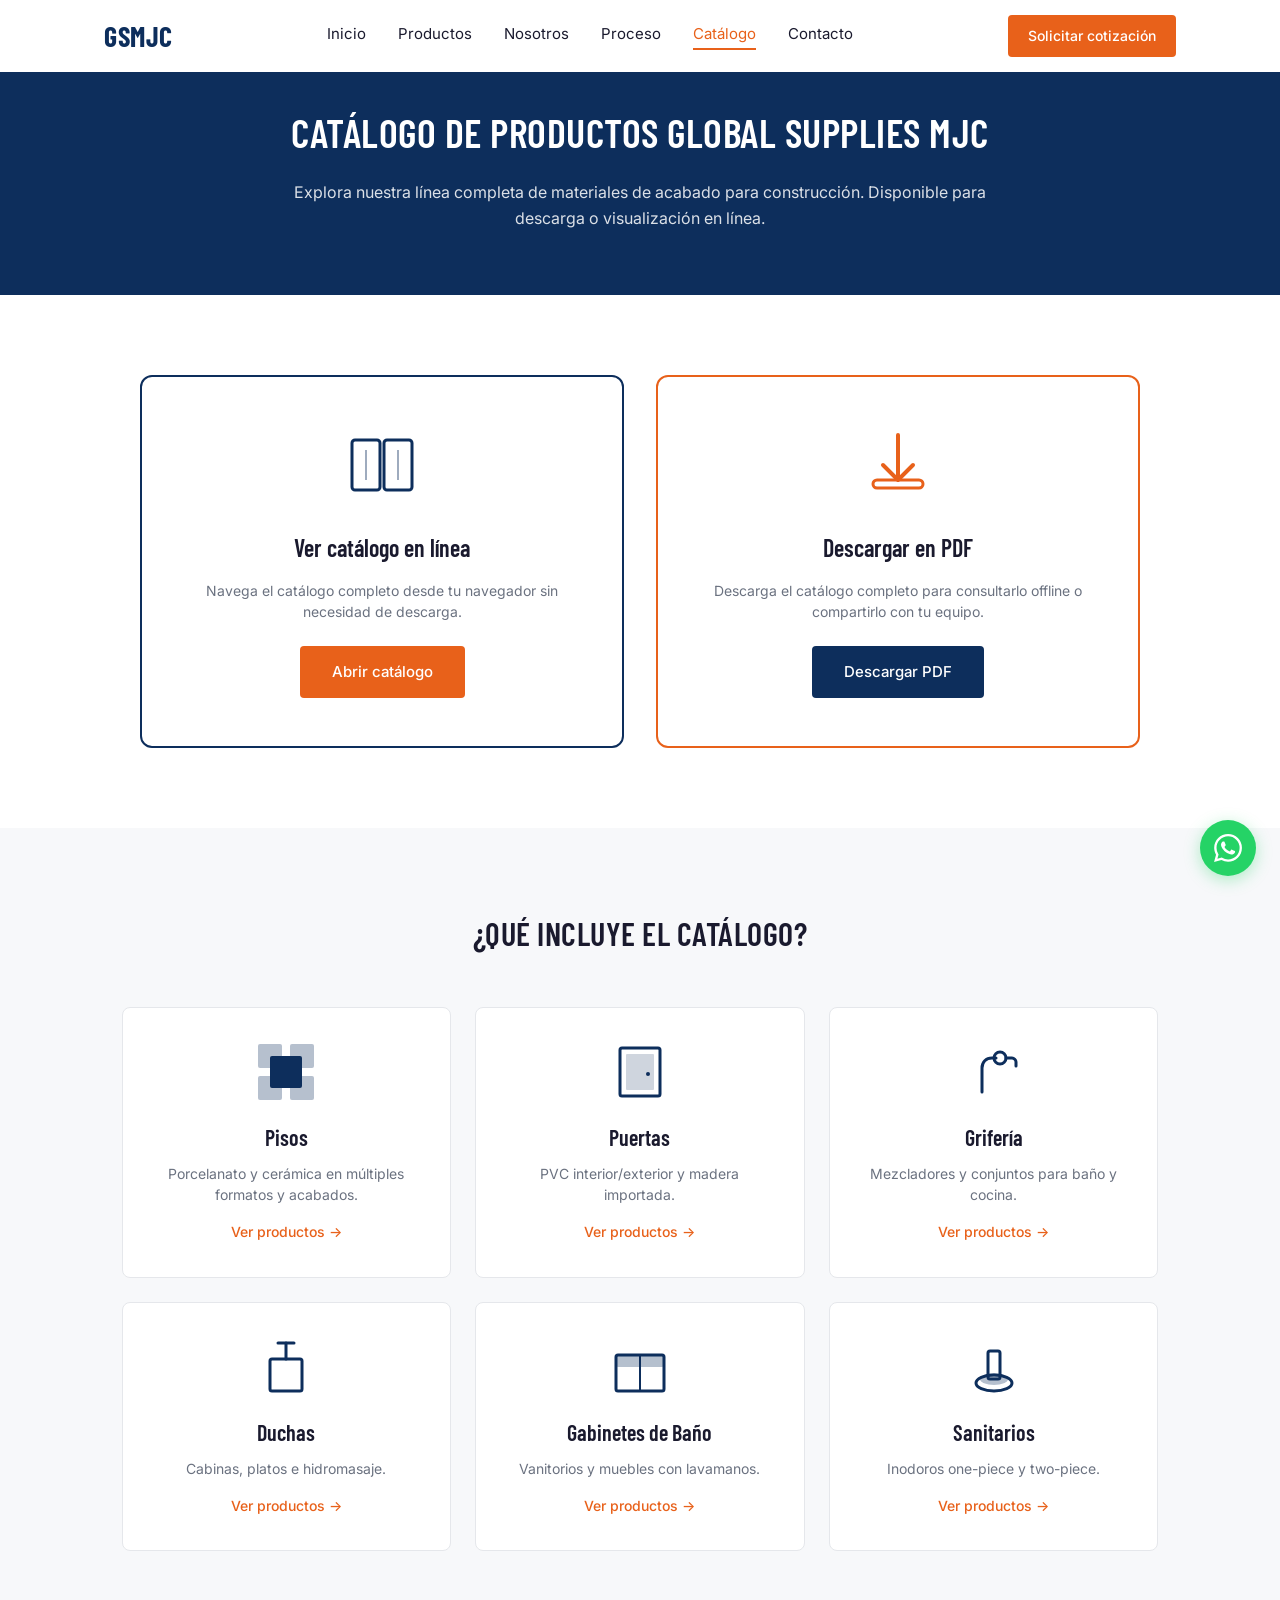
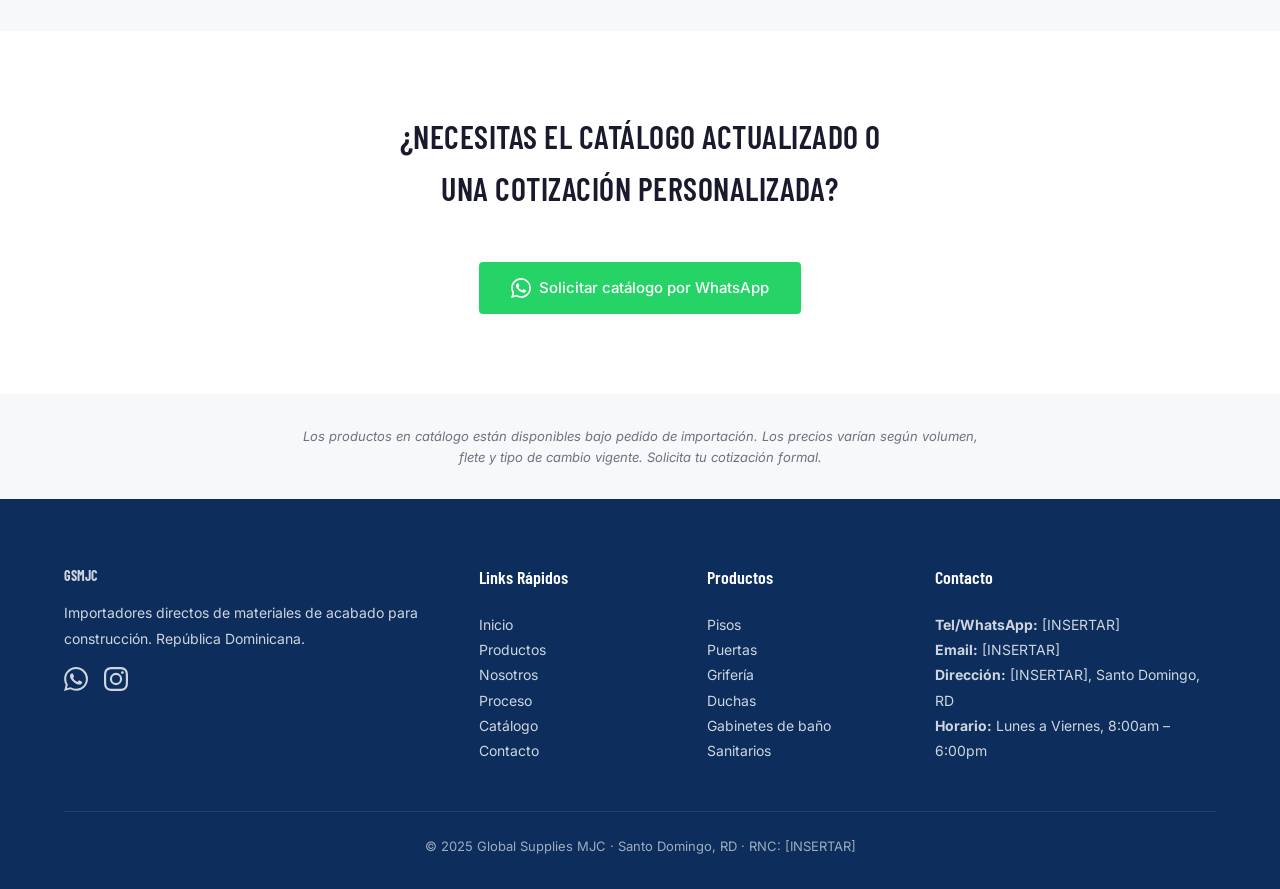
==== catalogo.html @ f54d4133 "Initial commit: Global Supplies static site Co-authored-by: Cursor <cursoragent@cursor.com>" ====
<!DOCTYPE html>
<html lang="es">
<head>
  <meta charset="UTF-8">
  <meta name="viewport" content="width=device-width, initial-scale=1.0">
  <title>Catálogo de Productos — Global Supplies MJC | Materiales de Construcción RD</title>
  <meta name="description" content="Descarga o visualiza nuestro catálogo completo de materiales de acabado para construcción. Pisos, puertas, grifería, duchas, gabinetes y sanitarios importados.">
  <meta name="keywords" content="catálogo materiales construcción RD, catálogo pisos puertas grifería RD, catálogo importador materiales República Dominicana">
  <meta name="author" content="Global Supplies MJC">
  <meta name="robots" content="index, follow">
  <link rel="canonical" href="https://globalsuppliesmjc.com/catalogo.html">
  <link rel="icon" type="image/svg+xml" href="favicon.svg">

  <!-- Open Graph -->
  <meta property="og:type" content="website">
  <meta property="og:url" content="https://globalsuppliesmjc.com/catalogo.html">
  <meta property="og:title" content="Catálogo de Productos — Global Supplies MJC">
  <meta property="og:description" content="Catálogo completo de materiales de acabado importados para construcción en República Dominicana.">
  <meta property="og:image" content="https://globalsuppliesmjc.com/images/hero-bg.jpg">

  <!-- Fonts -->
  <link rel="preconnect" href="https://fonts.googleapis.com">
  <link rel="preconnect" href="https://fonts.gstatic.com" crossorigin>
  <link href="https://fonts.googleapis.com/css2?family=Barlow+Condensed:wght@400;500;600;700&family=Inter:wght@400;500;600&display=swap" rel="stylesheet">

  <link rel="stylesheet" href="styles.css">
</head>
<body>

  <!-- ==================== NAVBAR ==================== -->
  <nav class="navbar" id="navbar">
    <div class="container">
      <a href="index.html" class="logo">GSMJC</a>
      <div class="nav-links">
        <a href="index.html">Inicio</a>
        <a href="productos.html">Productos</a>
        <a href="nosotros.html">Nosotros</a>
        <a href="proceso.html">Proceso</a>
        <a href="catalogo.html" class="active">Catálogo</a>
        <a href="contacto.html">Contacto</a>
      </div>
      <a href="https://wa.me/[INSERTAR]?text=Hola,%20quiero%20solicitar%20una%20cotización" class="nav-cta" target="_blank">Solicitar cotización</a>
      <div class="hamburger" id="hamburger" onclick="toggleMenu()">
        <span></span>
        <span></span>
        <span></span>
      </div>
    </div>
    <div class="mobile-menu" id="mobileMenu">
      <a href="index.html">Inicio</a>
      <a href="productos.html">Productos</a>
      <a href="nosotros.html">Nosotros</a>
      <a href="proceso.html">Proceso</a>
      <a href="catalogo.html" class="active">Catálogo</a>
      <a href="contacto.html">Contacto</a>
      <a href="https://wa.me/[INSERTAR]?text=Hola,%20quiero%20solicitar%20una%20cotización" class="nav-cta" target="_blank">Solicitar cotización</a>
    </div>
  </nav>

  <!-- ==================== BANNER SUPERIOR ==================== -->
  <section class="page-banner">
    <h1>Catálogo de Productos Global Supplies MJC</h1>
    <p class="subtitle">Explora nuestra línea completa de materiales de acabado para construcción. Disponible para descarga o visualización en línea.</p>
  </section>

  <!-- ==================== ACCESO PRINCIPAL ==================== -->
  <section class="section bg-white">
    <div class="container">
      <div class="catalog-options">
        <div class="catalog-card fade-up" style="border: 2px solid var(--azul-profundo);">
          <div class="icon" style="width: 80px; height: 80px; color: var(--azul-profundo);">
            <svg viewBox="0 0 80 80" fill="none"><rect x="10" y="15" width="28" height="50" rx="3" stroke="currentColor" stroke-width="3" fill="none"/><rect x="42" y="15" width="28" height="50" rx="3" stroke="currentColor" stroke-width="3" fill="none"/><line x1="24" y1="25" x2="24" y2="55" stroke="currentColor" stroke-width="2" opacity="0.4"/><line x1="56" y1="25" x2="56" y2="55" stroke="currentColor" stroke-width="2" opacity="0.4"/></svg>
          </div>
          <h3>Ver catálogo en línea</h3>
          <p>Navega el catálogo completo desde tu navegador sin necesidad de descarga.</p>
          <a href="[INSERTAR URL CATÁLOGO]" class="btn btn-primary" target="_blank">Abrir catálogo</a>
        </div>
        <div class="catalog-card fade-up" style="border: 2px solid var(--naranja);">
          <div class="icon" style="width: 80px; height: 80px; color: var(--naranja);">
            <svg viewBox="0 0 80 80" fill="none"><path d="M40 10v45M25 40l15 15 15-15" stroke="currentColor" stroke-width="4" stroke-linecap="round" stroke-linejoin="round"/><rect x="15" y="55" width="50" height="8" rx="4" stroke="currentColor" stroke-width="3" fill="none"/></svg>
          </div>
          <h3>Descargar en PDF</h3>
          <p>Descarga el catálogo completo para consultarlo offline o compartirlo con tu equipo.</p>
          <a href="[INSERTAR URL PDF]" class="btn btn-blue" download>Descargar PDF</a>
        </div>
      </div>
    </div>
  </section>

  <!-- ==================== RESUMEN DE CATEGORÍAS ==================== -->
  <section class="section bg-grey">
    <div class="container">
      <h2 class="section-title">¿Qué incluye el catálogo?</h2>
      <div class="category-grid">
        <div class="category-card fade-up">
          <div class="icon">
            <svg viewBox="0 0 64 64" fill="none"><rect x="4" y="4" width="24" height="24" rx="2" fill="currentColor" opacity="0.3"/><rect x="36" y="4" width="24" height="24" rx="2" fill="currentColor" opacity="0.3"/><rect x="4" y="36" width="24" height="24" rx="2" fill="currentColor" opacity="0.3"/><rect x="36" y="36" width="24" height="24" rx="2" fill="currentColor" opacity="0.3"/><rect x="16" y="16" width="32" height="32" rx="2" fill="currentColor"/></svg>
          </div>
          <h3>Pisos</h3>
          <p>Porcelanato y cerámica en múltiples formatos y acabados.</p>
          <a href="productos.html#pisos">Ver productos →</a>
        </div>
        <div class="category-card fade-up">
          <div class="icon">
            <svg viewBox="0 0 64 64" fill="none"><rect x="12" y="8" width="40" height="48" rx="2" stroke="currentColor" stroke-width="3" fill="none"/><rect x="18" y="14" width="28" height="36" rx="1" fill="currentColor" opacity="0.2"/><circle cx="40" cy="34" r="2" fill="currentColor"/></svg>
          </div>
          <h3>Puertas</h3>
          <p>PVC interior/exterior y madera importada.</p>
          <a href="productos.html#puertas">Ver productos →</a>
        </div>
        <div class="category-card fade-up">
          <div class="icon">
            <svg viewBox="0 0 64 64" fill="none"><path d="M20 52V28c0-6 4-10 10-10h4" stroke="currentColor" stroke-width="3" fill="none" stroke-linecap="round"/><circle cx="38" cy="18" r="6" stroke="currentColor" stroke-width="3" fill="none"/><path d="M44 18h6c2 0 4 2 4 4v4" stroke="currentColor" stroke-width="3" fill="none" stroke-linecap="round"/></svg>
          </div>
          <h3>Grifería</h3>
          <p>Mezcladores y conjuntos para baño y cocina.</p>
          <a href="productos.html#griferia">Ver productos →</a>
        </div>
        <div class="category-card fade-up">
          <div class="icon">
            <svg viewBox="0 0 64" fill="none"><rect x="16" y="24" width="32" height="32" rx="2" stroke="currentColor" stroke-width="3" fill="none"/><line x1="32" y1="8" x2="32" y2="24" stroke="currentColor" stroke-width="3" stroke-linecap="round"/><path d="M24 8h16" stroke="currentColor" stroke-width="3" stroke-linecap="round"/></svg>
          </div>
          <h3>Duchas</h3>
          <p>Cabinas, platos e hidromasaje.</p>
          <a href="productos.html#duchas">Ver productos →</a>
        </div>
        <div class="category-card fade-up">
          <div class="icon">
            <svg viewBox="0 0 64 64" fill="none"><rect x="8" y="20" width="48" height="36" rx="2" stroke="currentColor" stroke-width="3" fill="none"/><rect x="8" y="20" width="48" height="12" rx="2" fill="currentColor" opacity="0.3"/><line x1="32" y1="20" x2="32" y2="56" stroke="currentColor" stroke-width="2"/></svg>
          </div>
          <h3>Gabinetes de Baño</h3>
          <p>Vanitorios y muebles con lavamanos.</p>
          <a href="productos.html#gabinetes">Ver productos →</a>
        </div>
        <div class="category-card fade-up">
          <div class="icon">
            <svg viewBox="0 0 64 64" fill="none"><ellipse cx="32" cy="48" rx="18" ry="8" stroke="currentColor" stroke-width="3" fill="none"/><ellipse cx="32" cy="44" rx="14" ry="6" fill="currentColor" opacity="0.3"/><rect x="26" y="16" width="12" height="28" rx="2" stroke="currentColor" stroke-width="3" fill="none"/></svg>
          </div>
          <h3>Sanitarios</h3>
          <p>Inodoros one-piece y two-piece.</p>
          <a href="productos.html#sanitarios">Ver productos →</a>
        </div>
      </div>
    </div>
  </section>

  <!-- ==================== SOLICITAR VERSIÓN ACTUALIZADA ==================== -->
  <section class="section bg-white">
    <div class="container max-w-600 text-center">
      <h2 class="section-title">¿Necesitas el catálogo actualizado o una cotización personalizada?</h2>
      <a href="https://wa.me/[INSERTAR]?text=Hola,%20quiero%20recibir%20el%20catálogo%20actualizado%20de%20Global%20Supplies%20MJC" class="btn btn-whatsapp" target="_blank">
        <svg width="20" height="20" viewBox="0 0 24 24" fill="white"><path d="M17.472 14.382c-.297-.149-1.758-.867-2.03-.967-.273-.099-.471-.148-.67.15-.197.297-.767.966-.94 1.164-.173.199-.347.223-.644.075-.297-.15-1.255-.463-2.39-1.475-.883-.788-1.48-1.761-1.653-2.059-.173-.297-.018-.458.13-.606.134-.133.298-.347.446-.52.149-.174.198-.298.298-.497.099-.198.05-.371-.025-.52-.075-.149-.669-1.612-.916-2.207-.242-.579-.487-.5-.669-.51-.173-.008-.371-.01-.57-.01-.198 0-.52.074-.792.372-.272.297-1.04 1.016-1.04 2.479 0 1.462 1.065 2.875 1.213 3.074.149.198 2.096 3.2 5.077 4.487.709.306 1.262.489 1.694.625.712.227 1.36.195 1.871.118.571-.085 1.758-.719 2.006-1.413.248-.694.248-1.289.173-1.413-.074-.124-.272-.198-.57-.347m-5.421 7.403h-.004a9.87 9.87 0 01-5.031-1.378l-.361-.214-3.741.982.998-3.648-.235-.374a9.86 9.86 0 01-1.51-5.26c.001-5.45 4.436-9.884 9.888-9.884 2.64 0 5.122 1.03 6.988 2.898a9.825 9.825 0 012.893 6.994c-.003 5.45-4.437 9.884-9.885 9.884m8.413-18.297A11.815 11.815 0 0012.05 0C5.495 0 .16 5.335.157 11.892c0 2.096.547 4.142 1.588 5.945L.057 24l6.305-1.654a11.882 11.882 0 005.683 1.448h.005c6.554 0 11.89-5.335 11.893-11.893a11.821 11.821 0 00-3.48-8.413z"/></svg>
        Solicitar catálogo por WhatsApp
      </a>
    </div>
  </section>

  <!-- ==================== NOTA TÉCNICA ==================== -->
  <section class="bg-grey" style="padding: 32px 5%;">
    <div class="container max-w-800">
      <p style="font-size: 13px; color: var(--gris-medio); text-align: center; font-style: italic;">
        Los productos en catálogo están disponibles bajo pedido de importación. Los precios varían según volumen, flete y tipo de cambio vigente. Solicita tu cotización formal.
      </p>
    </div>
  </section>

  <!-- ==================== FOOTER ==================== -->
  <footer class="footer">
    <div class="footer-grid">
      <div class="footer-col">
        <a href="index.html" class="footer-logo">GSMJC</a>
        <p>Importadores directos de materiales de acabado para construcción. República Dominicana.</p>
        <div class="footer-social">
          <a href="https://wa.me/[INSERTAR]" target="_blank" aria-label="WhatsApp">
            <svg width="24" height="24" viewBox="0 0 24 24" fill="currentColor"><path d="M17.472 14.382c-.297-.149-1.758-.867-2.03-.967-.273-.099-.471-.148-.67.15-.197.297-.767.966-.94 1.164-.173.199-.347.223-.644.075-.297-.15-1.255-.463-2.39-1.475-.883-.788-1.48-1.761-1.653-2.059-.173-.297-.018-.458.13-.606.134-.133.298-.347.446-.52.149-.174.198-.298.298-.497.099-.198.05-.371-.025-.52-.075-.149-.669-1.612-.916-2.207-.242-.579-.487-.5-.669-.51-.173-.008-.371-.01-.57-.01-.198 0-.52.074-.792.372-.272.297-1.04 1.016-1.04 2.479 0 1.462 1.065 2.875 1.213 3.074.149.198 2.096 3.2 5.077 4.487.709.306 1.262.489 1.694.625.712.227 1.36.195 1.871.118.571-.085 1.758-.719 2.006-1.413.248-.694.248-1.289.173-1.413-.074-.124-.272-.198-.57-.347m-5.421 7.403h-.004a9.87 9.87 0 01-5.031-1.378l-.361-.214-3.741.982.998-3.648-.235-.374a9.86 9.86 0 01-1.51-5.26c.001-5.45 4.436-9.884 9.888-9.884 2.64 0 5.122 1.03 6.988 2.898a9.825 9.825 0 012.893 6.994c-.003 5.45-4.437 9.884-9.885 9.884m8.413-18.297A11.815 11.815 0 0012.05 0C5.495 0 .16 5.335.157 11.892c0 2.096.547 4.142 1.588 5.945L.057 24l6.305-1.654a11.882 11.882 0 005.683 1.448h.005c6.554 0 11.89-5.335 11.893-11.893a11.821 11.821 0 00-3.48-8.413z"/></svg>
          </a>
          <a href="[INSERTAR Instagram]" target="_blank" aria-label="Instagram">
            <svg width="24" height="24" viewBox="0 0 24 24" fill="currentColor"><path d="M12 2.163c3.204 0 3.584.012 4.85.07 3.252.148 4.771 1.691 4.919 4.919.058 1.265.069 1.645.069 4.849 0 3.205-.012 3.584-.069 4.849-.149 3.225-1.664 4.771-4.919 4.919-1.266.058-1.644.07-4.85.07-3.204 0-3.584-.012-4.849-.07-3.26-.149-4.771-1.699-4.919-4.92-.058-1.265-.07-1.644-.07-4.849 0-3.204.013-3.583.07-4.849.149-3.227 1.664-4.771 4.919-4.919 1.266-.057 1.645-.069 4.849-.069zM12 0C8.741 0 8.333.014 7.053.072 2.695.272.273 2.69.073 7.052.014 8.333 0 8.741 0 12c0 3.259.014 3.668.072 4.948.2 4.358 2.618 6.78 6.98 6.98C8.333 23.986 8.741 24 12 24c3.259 0 3.668-.014 4.948-.072 4.354-.2 6.782-2.618 6.979-6.98.059-1.28.073-1.689.073-4.948 0-3.259-.014-3.667-.072-4.947-.196-4.354-2.617-6.78-6.979-6.98C15.668.014 15.259 0 12 0zm0 5.838a6.162 6.162 0 100 12.324 6.162 6.162 0 000-12.324zM12 16a4 4 0 110-8 4 4 0 010 8zm6.406-11.845a1.44 1.44 0 100 2.881 1.44 1.44 0 000-2.881z"/></svg>
          </a>
        </div>
      </div>
      <div class="footer-col">
        <h4>Links Rápidos</h4>
        <a href="index.html">Inicio</a>
        <a href="productos.html">Productos</a>
        <a href="nosotros.html">Nosotros</a>
        <a href="proceso.html">Proceso</a>
        <a href="catalogo.html">Catálogo</a>
        <a href="contacto.html">Contacto</a>
      </div>
      <div class="footer-col">
        <h4>Productos</h4>
        <a href="productos.html#pisos">Pisos</a>
        <a href="productos.html#puertas">Puertas</a>
        <a href="productos.html#griferia">Grifería</a>
        <a href="productos.html#duchas">Duchas</a>
        <a href="productos.html#gabinetes">Gabinetes de baño</a>
        <a href="productos.html#sanitarios">Sanitarios</a>
      </div>
      <div class="footer-col">
        <h4>Contacto</h4>
        <p><strong>Tel/WhatsApp:</strong> [INSERTAR]</p>
        <p><strong>Email:</strong> [INSERTAR]</p>
        <p><strong>Dirección:</strong> [INSERTAR], Santo Domingo, RD</p>
        <p><strong>Horario:</strong> Lunes a Viernes, 8:00am – 6:00pm</p>
      </div>
    </div>
    <div class="footer-bottom">
      © 2025 Global Supplies MJC · Santo Domingo, RD · RNC: [INSERTAR]
    </div>
  </footer>

  <!-- ==================== FLOATING WHATSAPP ==================== -->
  <a href="https://wa.me/[INSERTAR]?text=Hola,%20quiero%20más%20información" class="whatsapp-float" target="_blank" aria-label="Escríbenos por WhatsApp">
    <span class="whatsapp-tooltip">Escríbenos por WhatsApp</span>
    <svg viewBox="0 0 24 24" fill="white"><path d="M17.472 14.382c-.297-.149-1.758-.867-2.03-.967-.273-.099-.471-.148-.67.15-.197.297-.767.966-.94 1.164-.173.199-.347.223-.644.075-.297-.15-1.255-.463-2.39-1.475-.883-.788-1.48-1.761-1.653-2.059-.173-.297-.018-.458.13-.606.134-.133.298-.347.446-.52.149-.174.198-.298.298-.497.099-.198.05-.371-.025-.52-.075-.149-.669-1.612-.916-2.207-.242-.579-.487-.5-.669-.51-.173-.008-.371-.01-.57-.01-.198 0-.52.074-.792.372-.272.297-1.04 1.016-1.04 2.479 0 1.462 1.065 2.875 1.213 3.074.149.198 2.096 3.2 5.077 4.487.709.306 1.262.489 1.694.625.712.227 1.36.195 1.871.118.571-.085 1.758-.719 2.006-1.413.248-.694.248-1.289.173-1.413-.074-.124-.272-.198-.57-.347m-5.421 7.403h-.004a9.87 9.87 0 01-5.031-1.378l-.361-.214-3.741.982.998-3.648-.235-.374a9.86 9.86 0 01-1.51-5.26c.001-5.45 4.436-9.884 9.888-9.884 2.64 0 5.122 1.03 6.988 2.898a9.825 9.825 0 012.893 6.994c-.003 5.45-4.437 9.884-9.885 9.884m8.413-18.297A11.815 11.815 0 0012.05 0C5.495 0 .16 5.335.157 11.892c0 2.096.547 4.142 1.588 5.945L.057 24l6.305-1.654a11.882 11.882 0 005.683 1.448h.005c6.554 0 11.89-5.335 11.893-11.893a11.821 11.821 0 00-3.48-8.413z"/></svg>
  </a>

  <script>
    window.addEventListener('scroll', function() {
      document.getElementById('navbar').classList.toggle('scrolled', window.scrollY > 10);
    });
    function toggleMenu() {
      document.getElementById('hamburger').classList.toggle('active');
      document.getElementById('mobileMenu').classList.toggle('active');
    }
    const observer = new IntersectionObserver((entries) => {
      entries.forEach(entry => {
        if (entry.isIntersecting) entry.target.classList.add('visible');
      });
    }, { threshold: 0.1 });
    document.querySelectorAll('.fade-up').forEach(el => observer.observe(el));
  </script>

</body>
</html>
---- styles.css ----
/* =============================================
   GLOBAL SUPPLIES MJC — STYLES.CSS
   Hoja de estilos global compartida
   Mobile-first, breakpoints: 768px, 1200px
   ============================================= */

/* --- Reset & Base --- */
*, *::before, *::after { margin: 0; padding: 0; box-sizing: border-box; }

:root {
  --azul-profundo: #0D2E5C;
  --naranja: #E8611A;
  --blanco: #FFFFFF;
  --gris-claro: #F7F8FA;
  --texto: #1A1A2E;
  --gris-medio: #6B7280;
  --borde: #E5E7EB;
  --naranja-hover: #D45510;
  --azul-hover: #0A2245;
  --whatsapp: #25D366;
  --font-title: 'Barlow Condensed', sans-serif;
  --font-body: 'Inter', sans-serif;
}

html { scroll-behavior: smooth; }

body {
  font-family: var(--font-body);
  color: var(--texto);
  background: var(--blanco);
  line-height: 1.6;
  font-size: 16px;
  overflow-x: hidden;
}

img { max-width: 100%; height: auto; display: block; }

a { text-decoration: none; color: inherit; transition: color 0.3s, opacity 0.3s; }

ul { list-style: none; }

.container { width: 100%; max-width: 1200px; margin: 0 auto; padding: 0 5%; }

/* --- Animations --- */
@keyframes fadeUp {
  from { opacity: 0; transform: translateY(24px); }
  to   { opacity: 1; transform: translateY(0); }
}

.fade-up {
  opacity: 0;
  transform: translateY(24px);
  transition: opacity 0.6s cubic-bezier(0.25, 0.46, 0.45, 0.94), transform 0.6s cubic-bezier(0.25, 0.46, 0.45, 0.94);
}
.fade-up.visible {
  opacity: 1;
  transform: translateY(0);
}

/* --- Buttons --- */
.btn {
  display: inline-block;
  padding: 14px 32px;
  border-radius: 4px;
  font-family: var(--font-body);
  font-size: 15px;
  font-weight: 500;
  cursor: pointer;
  transition: background 0.3s, transform 0.2s, box-shadow 0.3s;
  border: none;
  text-align: center;
}
.btn:hover { transform: translateY(-2px); }

.btn-primary {
  background: var(--naranja);
  color: var(--blanco);
}
.btn-primary:hover { background: var(--naranja-hover); box-shadow: 0 4px 16px rgba(232, 97, 26, 0.35); }

.btn-secondary {
  background: transparent;
  color: var(--blanco);
  border: 2px solid var(--blanco);
}
.btn-secondary:hover { background: rgba(255,255,255,0.1); }

.btn-blue {
  background: var(--azul-profundo);
  color: var(--blanco);
}
.btn-blue:hover { background: var(--azul-hover); box-shadow: 0 4px 16px rgba(13, 46, 92, 0.35); }

.btn-whatsapp {
  background: var(--whatsapp);
  color: var(--blanco);
  padding: 14px 32px;
  border-radius: 4px;
  font-weight: 500;
  display: inline-flex;
  align-items: center;
  gap: 8px;
}
.btn-whatsapp:hover { background: #1DA851; transform: translateY(-2px); }

/* --- Navbar --- */
.navbar {
  position: fixed;
  top: 0;
  left: 0;
  width: 100%;
  z-index: 100;
  background: var(--blanco);
  height: 72px;
  transition: box-shadow 0.3s;
}
.navbar.scrolled { box-shadow: 0 2px 12px rgba(0,0,0,0.08); }

.navbar .container {
  display: flex;
  align-items: center;
  justify-content: space-between;
  height: 100%;
}

.logo {
  font-family: var(--font-title);
  font-weight: 700;
  font-size: 28px;
  color: var(--azul-profundo);
  letter-spacing: 0.5px;
}

.nav-links {
  display: none;
  align-items: center;
  gap: 32px;
}

.nav-links a {
  font-size: 15px;
  font-weight: 400;
  color: var(--texto);
  position: relative;
  padding-bottom: 4px;
}
.nav-links a::after {
  content: '';
  position: absolute;
  bottom: 0;
  left: 0;
  width: 0;
  height: 2px;
  background: var(--naranja);
  transition: width 0.3s;
}
.nav-links a:hover::after,
.nav-links a.active::after { width: 100%; }
.nav-links a.active { color: var(--naranja); }

.nav-cta {
  display: none;
  padding: 10px 20px;
  background: var(--naranja);
  color: var(--blanco);
  border-radius: 4px;
  font-size: 14px;
  font-weight: 500;
}
.nav-cta:hover { background: var(--naranja-hover); }

/* Hamburger */
.hamburger {
  display: flex;
  flex-direction: column;
  gap: 5px;
  cursor: pointer;
  padding: 8px;
  z-index: 101;
}
.hamburger span {
  display: block;
  width: 24px;
  height: 2px;
  background: var(--texto);
  transition: transform 0.3s, opacity 0.3s;
}
.hamburger.active span:nth-child(1) { transform: rotate(45deg) translate(5px, 5px); }
.hamburger.active span:nth-child(2) { opacity: 0; }
.hamburger.active span:nth-child(3) { transform: rotate(-45deg) translate(5px, -5px); }

/* Mobile Menu */
.mobile-menu {
  position: fixed;
  top: 72px;
  left: 0;
  width: 100%;
  background: var(--blanco);
  padding: 16px 5%;
  box-shadow: 0 8px 24px rgba(0,0,0,0.1);
  transform: translateY(-100%);
  opacity: 0;
  pointer-events: none;
  transition: transform 0.3s, opacity 0.3s;
  z-index: 99;
}
.mobile-menu.active {
  transform: translateY(0);
  opacity: 1;
  pointer-events: all;
}
.mobile-menu a {
  display: block;
  padding: 14px 0;
  font-size: 16px;
  color: var(--texto);
  border-bottom: 1px solid var(--borde);
}
.mobile-menu a.active { color: var(--naranja); }
.mobile-menu .nav-cta {
  display: block;
  margin-top: 16px;
  text-align: center;
  width: 100%;
}

@media (min-width: 768px) {
  .nav-links { display: flex; }
  .nav-cta { display: inline-block; }
  .hamburger { display: none; }
  .mobile-menu { display: none; }
}

/* --- Footer --- */
.footer {
  background: var(--azul-profundo);
  color: var(--blanco);
  padding: 64px 5% 32px;
}

.footer-grid {
  display: grid;
  grid-template-columns: 1fr;
  gap: 40px;
  max-width: 1200px;
  margin: 0 auto;
}

.footer-col h4 {
  font-family: var(--font-title);
  font-weight: 600;
  font-size: 18px;
  margin-bottom: 20px;
}

.footer-col p,
.footer-col a {
  font-size: 14px;
  opacity: 0.8;
  line-height: 1.8;
  display: block;
}

.footer-col a:hover { opacity: 1; }

.footer-logo {
  font-family: var(--font-title);
  font-weight: 700;
  font-size: 28px;
  margin-bottom: 12px;
  display: inline-block;
}

.footer-social {
  display: flex;
  gap: 16px;
  margin-top: 16px;
}
.footer-social a {
  display: inline-block;
  opacity: 0.8;
  transition: opacity 0.3s;
}
.footer-social a:hover { opacity: 1; }

.footer-bottom {
  border-top: 1px solid rgba(255,255,255,0.15);
  margin-top: 48px;
  padding-top: 24px;
  max-width: 1200px;
  margin-left: auto;
  margin-right: auto;
  text-align: center;
  font-size: 13px;
  opacity: 0.6;
}

@media (min-width: 768px) {
  .footer-grid { grid-template-columns: 1fr 1fr; }
}
@media (min-width: 1200px) {
  .footer-grid { grid-template-columns: 2fr 1fr 1fr 1.5fr; }
}

/* --- Floating WhatsApp Button --- */
.whatsapp-float {
  position: fixed;
  bottom: 24px;
  right: 24px;
  width: 56px;
  height: 56px;
  background: var(--whatsapp);
  border-radius: 50%;
  display: flex;
  align-items: center;
  justify-content: center;
  box-shadow: 0 4px 16px rgba(37, 211, 102, 0.35);
  z-index: 99;
  cursor: pointer;
  transition: transform 0.3s, box-shadow 0.3s;
}
.whatsapp-float:hover {
  transform: scale(1.08);
  box-shadow: 0 6px 24px rgba(37, 211, 102, 0.5);
}
.whatsapp-float svg { width: 28px; height: 28px; fill: white; }

.whatsapp-tooltip {
  position: absolute;
  right: 68px;
  top: 50%;
  transform: translateY(-50%);
  background: white;
  color: var(--texto);
  padding: 6px 12px;
  border-radius: 4px;
  font-size: 12px;
  white-space: nowrap;
  box-shadow: 0 2px 8px rgba(0,0,0,0.15);
  opacity: 0;
  pointer-events: none;
  transition: opacity 0.3s;
}
.whatsapp-float:hover .whatsapp-tooltip { opacity: 1; }

/* --- Sidebar Catalog Banner (Desktop) --- */
.catalog-sidebar {
  display: none;
  position: fixed;
  right: 0;
  top: 50%;
  transform: translateY(-50%);
  background: var(--naranja);
  color: white;
  padding: 16px 12px;
  writing-mode: vertical-rl;
  border-radius: 8px 0 0 8px;
  font-weight: 500;
  font-size: 14px;
  z-index: 40;
  letter-spacing: 1px;
  transition: background 0.3s;
}
.catalog-sidebar:hover { background: var(--naranja-hover); }

@media (min-width: 1200px) {
  .catalog-sidebar { display: block; }
}

/* =============================================
   HERO SECTION
   ============================================= */
.hero {
  position: relative;
  width: 100%;
  min-height: 100vh;
  display: flex;
  align-items: center;
  justify-content: center;
  background: url('images/hero-bg.jpg') center/cover no-repeat;
  padding: 120px 5% 80px;
}
.hero::before {
  content: '';
  position: absolute;
  inset: 0;
  background: rgba(13, 46, 92, 0.82);
}
.hero-content {
  position: relative;
  z-index: 2;
  max-width: 800px;
  text-align: center;
}
.hero h1 {
  font-family: var(--font-title);
  font-weight: 600;
  font-size: 36px;
  color: var(--blanco);
  text-transform: uppercase;
  letter-spacing: 0.5px;
  line-height: 1.15;
  text-shadow: 0 2px 8px rgba(0,0,0,0.3);
}
.hero .subtitle {
  font-size: 16px;
  color: rgba(255,255,255,0.92);
  margin-top: 20px;
  line-height: 1.6;
}
.hero .hero-buttons {
  display: flex;
  flex-wrap: wrap;
  gap: 16px;
  margin-top: 36px;
  justify-content: center;
}
.hero .badges {
  display: flex;
  flex-wrap: wrap;
  gap: 24px;
  margin-top: 48px;
  justify-content: center;
}
.hero .badge {
  display: flex;
  align-items: center;
  gap: 8px;
  font-size: 14px;
  color: rgba(255,255,255,0.9);
}
.hero .badge svg { flex-shrink: 0; }

@media (min-width: 768px) {
  .hero h1 { font-size: 48px; }
  .hero .subtitle { font-size: 18px; }
}
@media (min-width: 1200px) {
  .hero h1 { font-size: 56px; }
}

/* =============================================
   PAGE BANNERS (Productos, Catalogo, Proceso, Contacto)
   ============================================= */
.page-banner {
  background: var(--azul-profundo);
  padding: 100px 5% 64px;
  text-align: center;
}
.page-banner h1 {
  font-family: var(--font-title);
  font-weight: 600;
  font-size: 32px;
  color: var(--blanco);
  text-transform: uppercase;
  letter-spacing: 0.5px;
}
.page-banner .breadcrumb {
  font-size: 14px;
  color: rgba(255,255,255,0.7);
  margin-top: 12px;
}
.page-banner .subtitle {
  font-size: 16px;
  color: rgba(255,255,255,0.85);
  margin-top: 16px;
  max-width: 700px;
  margin-left: auto;
  margin-right: auto;
}

@media (min-width: 768px) {
  .page-banner h1 { font-size: 40px; }
}

/* Nosotros Banner */
.about-banner {
  position: relative;
  width: 100%;
  min-height: 400px;
  height: 50vh;
  display: flex;
  align-items: flex-end;
  justify-content: center;
  background: url('images/nosotros-bg.jpg') center/cover no-repeat;
  padding: 0 5% 64px;
}
.about-banner::before {
  content: '';
  position: absolute;
  inset: 0;
  background: rgba(13, 46, 92, 0.78);
}
.about-banner h1 {
  position: relative;
  z-index: 2;
  font-family: var(--font-title);
  font-weight: 600;
  font-size: 36px;
  color: var(--blanco);
  text-transform: uppercase;
  letter-spacing: 0.5px;
  text-align: center;
}

/* =============================================
   CATEGORY GRID
   ============================================= */
.category-grid {
  display: grid;
  grid-template-columns: 1fr;
  gap: 24px;
}
@media (min-width: 768px) {
  .category-grid { grid-template-columns: repeat(2, 1fr); }
}
@media (min-width: 1200px) {
  .category-grid { grid-template-columns: repeat(3, 1fr); }
}

.category-card {
  background: var(--blanco);
  border: 1px solid var(--borde);
  border-radius: 8px;
  padding: 32px;
  text-align: center;
  transition: transform 0.3s, border-color 0.3s, box-shadow 0.3s;
}
.category-card:hover {
  transform: scale(1.02);
  border-color: var(--naranja);
  box-shadow: 0 8px 24px rgba(0,0,0,0.06);
}
.category-card .icon {
  width: 64px;
  height: 64px;
  margin: 0 auto;
  color: var(--azul-profundo);
}
.category-card h3 {
  font-family: var(--font-title);
  font-weight: 600;
  font-size: 22px;
  margin-top: 16px;
}
.category-card p {
  font-size: 14px;
  color: var(--gris-medio);
  margin-top: 8px;
  line-height: 1.5;
}
.category-card a {
  display: inline-block;
  margin-top: 16px;
  font-size: 14px;
  font-weight: 500;
  color: var(--naranja);
}
.category-card a:hover { color: var(--naranja-hover); }

/* =============================================
   VALUE PROPOSITION
   ============================================= */
.value-grid {
  display: grid;
  grid-template-columns: 1fr;
  gap: 24px;
}
@media (min-width: 768px) {
  .value-grid { grid-template-columns: repeat(2, 1fr); }
}
@media (min-width: 1200px) {
  .value-grid { grid-template-columns: repeat(4, 1fr); }
}

.value-card {
  background: var(--blanco);
  border-radius: 8px;
  padding: 32px;
  border-left: 4px solid var(--naranja);
}
.value-card .icon { color: var(--naranja); }
.value-card h3 {
  font-family: var(--font-title);
  font-weight: 600;
  font-size: 20px;
  margin-top: 16px;
}
.value-card p {
  font-size: 14px;
  color: var(--gris-medio);
  margin-top: 8px;
  line-height: 1.6;
}

/* =============================================
   HOW IT WORKS STEPS
   ============================================= */
.steps {
  display: flex;
  flex-direction: column;
  gap: 32px;
}
.step {
  display: flex;
  flex-direction: column;
  align-items: center;
  text-align: center;
  flex: 1;
  position: relative;
}
.step-number {
  width: 48px;
  height: 48px;
  background: var(--naranja);
  color: var(--blanco);
  border-radius: 50%;
  display: flex;
  align-items: center;
  justify-content: center;
  font-family: var(--font-title);
  font-weight: 700;
  font-size: 22px;
  flex-shrink: 0;
}
.step h3 {
  font-family: var(--font-title);
  font-weight: 600;
  font-size: 18px;
  margin-top: 16px;
}
.step p {
  font-size: 14px;
  color: var(--gris-medio);
  margin-top: 8px;
  line-height: 1.5;
}

@media (min-width: 768px) {
  .steps {
    flex-direction: row;
    gap: 0;
  }
  .step {
    padding: 0 24px;
  }
  .step:not(:last-child)::after {
    content: '';
    position: absolute;
    right: 0;
    top: 24px;
    width: 2px;
    height: calc(100% - 48px);
    border-right: 2px dashed var(--borde);
  }
}

/* =============================================
   BANNER SECTIONS
   ============================================= */
.banner-section {
  padding: 64px 5%;
  text-align: center;
}
.banner-section h2 {
  font-family: var(--font-title);
  font-weight: 600;
  font-size: 24px;
  text-transform: uppercase;
  letter-spacing: 0.5px;
}
.banner-section p {
  margin-top: 16px;
  font-size: 16px;
  opacity: 0.85;
  max-width: 700px;
  margin-left: auto;
  margin-right: auto;
}
.banner-section .btn-group {
  display: flex;
  flex-wrap: wrap;
  gap: 16px;
  margin-top: 32px;
  justify-content: center;
}

/* =============================================
   TESTIMONIALS
   ============================================= */
.testimonial-grid {
  display: grid;
  grid-template-columns: 1fr;
  gap: 24px;
}
@media (min-width: 768px) {
  .testimonial-grid { grid-template-columns: repeat(3, 1fr); }
}

.testimonial-card {
  background: var(--blanco);
  border-radius: 8px;
  padding: 32px;
  border: 1px solid var(--borde);
}
.testimonial-card .quote-icon { color: var(--naranja); opacity: 0.5; }
.testimonial-card .quote {
  font-size: 15px;
  line-height: 1.7;
  font-style: italic;
  margin-top: 12px;
}
.testimonial-card .author {
  font-weight: 600;
  font-size: 15px;
  margin-top: 20px;
}
.testimonial-card .company,
.testimonial-card .city {
  font-size: 13px;
  color: var(--gris-medio);
}

/* =============================================
   STICKY CATEGORY TABS (Products page)
   ============================================= */
.cat-tabs {
  position: sticky;
  top: 72px;
  z-index: 50;
  background: var(--blanco);
  border-bottom: 1px solid var(--borde);
  overflow-x: auto;
  -webkit-overflow-scrolling: touch;
}
.cat-tabs .container {
  display: flex;
  gap: 0;
  padding: 0;
}
.cat-tabs a {
  padding: 16px 20px;
  font-size: 14px;
  font-weight: 500;
  color: var(--texto);
  white-space: nowrap;
  border-bottom: 3px solid transparent;
  transition: border-color 0.3s, color 0.3s;
  flex-shrink: 0;
}
.cat-tabs a:hover,
.cat-tabs a.active { border-bottom-color: var(--naranja); color: var(--naranja); }

/* =============================================
   PRODUCT SECTIONS
   ============================================= */
.product-section {
  padding: 64px 5%;
}
.product-section:nth-child(even) { background: var(--gris-claro); }
.product-section:nth-child(odd) { background: var(--blanco); }

.product-section h2 {
  font-family: var(--font-title);
  font-weight: 600;
  font-size: 28px;
  margin-bottom: 12px;
}
.product-section .desc {
  font-size: 16px;
  color: var(--gris-medio);
  line-height: 1.6;
  margin-bottom: 32px;
  max-width: 800px;
}

.product-grid {
  display: grid;
  grid-template-columns: 1fr;
  gap: 24px;
}
@media (min-width: 768px) {
  .product-grid { grid-template-columns: repeat(2, 1fr); }
}
@media (min-width: 1200px) {
  .product-grid { grid-template-columns: repeat(3, 1fr); }
}

.product-card {
  background: var(--blanco);
  border-radius: 8px;
  overflow: hidden;
  border: 1px solid var(--borde);
  transition: box-shadow 0.3s;
}
.product-card:hover { box-shadow: 0 8px 24px rgba(0,0,0,0.08); }
.product-card .img-wrap {
  aspect-ratio: 4/3;
  background: var(--gris-claro);
  overflow: hidden;
}
.product-card .img-wrap img {
  width: 100%;
  height: 100%;
  object-fit: cover;
  transition: transform 0.3s;
}
.product-card:hover .img-wrap img { transform: scale(1.03); }
.product-card .info { padding: 24px; }
.product-card h3 {
  font-family: var(--font-title);
  font-weight: 600;
  font-size: 20px;
}
.product-card .origin {
  display: inline-block;
  font-size: 12px;
  padding: 4px 12px;
  border-radius: 20px;
  background: var(--azul-profundo);
  color: var(--blanco);
  margin-top: 8px;
}
.product-card .description {
  font-size: 14px;
  color: var(--gris-medio);
  margin-top: 10px;
  line-height: 1.5;
}
.product-card .badge {
  display: inline-block;
  font-size: 12px;
  color: var(--naranja);
  border: 1px solid var(--naranja);
  padding: 4px 12px;
  border-radius: 4px;
  margin-top: 12px;
}
.product-card .action {
  display: inline-block;
  margin-top: 16px;
  font-size: 14px;
  font-weight: 500;
  color: var(--naranja);
}
.product-card .action:hover { color: var(--naranja-hover); }

/* =============================================
   CATALOG PAGE
   ============================================= */
.catalog-options {
  display: grid;
  grid-template-columns: 1fr;
  gap: 32px;
  max-width: 1000px;
  margin: 0 auto;
}
@media (min-width: 768px) {
  .catalog-options { grid-template-columns: repeat(2, 1fr); }
}

.catalog-card {
  padding: 48px;
  border-radius: 12px;
  text-align: center;
  transition: transform 0.3s, box-shadow 0.3s;
}
.catalog-card:hover { transform: translateY(-4px); box-shadow: 0 12px 32px rgba(0,0,0,0.1); }
.catalog-card .icon { margin: 0 auto; }
.catalog-card h3 {
  font-family: var(--font-title);
  font-weight: 600;
  font-size: 24px;
  margin-top: 24px;
}
.catalog-card p {
  font-size: 14px;
  color: var(--gris-medio);
  margin-top: 12px;
  line-height: 1.5;
}
.catalog-card .btn { margin-top: 24px; }

/* =============================================
   STATS / NUMBERS
   ============================================= */
.stats-grid {
  display: grid;
  grid-template-columns: repeat(2, 1fr);
  gap: 24px;
  max-width: 1200px;
  margin: 0 auto;
}
@media (min-width: 1200px) {
  .stats-grid { grid-template-columns: repeat(4, 1fr); }
}

.stat-card {
  background: var(--blanco);
  border-radius: 8px;
  padding: 32px;
  text-align: center;
  border-top: 4px solid var(--naranja);
}
.stat-card .number {
  font-family: var(--font-title);
  font-weight: 700;
  font-size: 36px;
  color: var(--naranja);
}
.stat-card .label {
  font-size: 14px;
  color: var(--gris-medio);
  margin-top: 8px;
}

/* =============================================
   COMPARISON TABLE
   ============================================= */
.comparison-table {
  width: 100%;
  max-width: 900px;
  margin: 0 auto;
  background: var(--blanco);
  border-radius: 8px;
  overflow: hidden;
  border: 1px solid var(--borde);
}
.comparison-table thead { background: var(--azul-profundo); color: var(--blanco); }
.comparison-table th,
.comparison-table td {
  padding: 16px 24px;
  text-align: left;
  font-size: 14px;
}
.comparison-table th { font-weight: 600; }
.comparison-table tbody tr { border-bottom: 1px solid var(--borde); }
.comparison-table tbody tr:last-child { border-bottom: none; }
.comparison-table .check { color: #10B981; font-weight: 600; }
.comparison-table .cross { color: var(--gris-medio); }

/* =============================================
   TIMELINE (Proceso)
   ============================================= */
.timeline {
  position: relative;
  max-width: 900px;
  margin: 0 auto;
  padding-left: 60px;
}
.timeline::before {
  content: '';
  position: absolute;
  left: 23px;
  top: 0;
  bottom: 0;
  width: 3px;
  background: var(--naranja);
}

.timeline-item {
  position: relative;
  margin-bottom: 48px;
}
.timeline-item:last-child { margin-bottom: 0; }

.timeline-number {
  position: absolute;
  left: -60px;
  top: 0;
  width: 48px;
  height: 48px;
  background: var(--naranja);
  color: var(--blanco);
  border-radius: 50%;
  display: flex;
  align-items: center;
  justify-content: center;
  font-family: var(--font-title);
  font-weight: 700;
  font-size: 20px;
  z-index: 2;
}

.timeline-content {
  background: var(--blanco);
  border: 1px solid var(--borde);
  border-radius: 8px;
  padding: 24px;
}
.timeline-content h3 {
  font-family: var(--font-title);
  font-weight: 600;
  font-size: 18px;
}
.timeline-content p {
  font-size: 14px;
  color: var(--gris-medio);
  margin-top: 8px;
  line-height: 1.6;
}

@media (min-width: 768px) {
  .timeline {
    padding-left: 0;
  }
  .timeline::before {
    left: 50%;
    transform: translateX(-50%);
  }
  .timeline-item {
    display: flex;
    justify-content: flex-end;
    padding-left: calc(50% + 40px);
  }
  .timeline-item:nth-child(even) {
    justify-content: flex-start;
    padding-left: 0;
    padding-right: calc(50% + 40px);
  }
  .timeline-number {
    left: 50%;
    transform: translateX(-50%);
  }
  .timeline-item:nth-child(even) .timeline-content {
    text-align: right;
  }
}

/* =============================================
   FAQ ACCORDION
   ============================================= */
.faq-item {
  background: var(--blanco);
  border: 1px solid var(--borde);
  border-radius: 8px;
  margin-bottom: 12px;
  overflow: hidden;
}
.faq-question {
  padding: 20px 24px;
  cursor: pointer;
  display: flex;
  justify-content: space-between;
  align-items: center;
  font-weight: 500;
  font-size: 15px;
  transition: background 0.3s;
}
.faq-question:hover { background: var(--gris-claro); }
.faq-question svg { transition: transform 0.3s; flex-shrink: 0; margin-left: 16px; }
.faq-question.active svg { transform: rotate(45deg); }
.faq-answer {
  max-height: 0;
  overflow: hidden;
  transition: max-height 0.3s ease, padding 0.3s ease;
  padding: 0 24px;
}
.faq-answer.active {
  max-height: 300px;
  padding: 0 24px 20px;
}
.faq-answer p {
  font-size: 14px;
  color: var(--gris-medio);
  line-height: 1.7;
}

/* =============================================
   CONTACT FORM
   ============================================= */
.contact-grid {
  display: grid;
  grid-template-columns: 1fr;
  gap: 64px;
  max-width: 1200px;
  margin: 0 auto;
}
@media (min-width: 768px) {
  .contact-grid { grid-template-columns: 3fr 2fr; }
}

.form-group { margin-bottom: 20px; }
.form-group label {
  display: block;
  font-weight: 500;
  font-size: 14px;
  margin-bottom: 6px;
  color: var(--texto);
}
.form-group label .required { color: var(--naranja); }
.form-group input,
.form-group select,
.form-group textarea {
  width: 100%;
  padding: 12px 16px;
  border: 1px solid var(--borde);
  border-radius: 6px;
  font-family: var(--font-body);
  font-size: 15px;
  color: var(--texto);
  transition: border-color 0.3s;
  background: var(--blanco);
}
.form-group input:focus,
.form-group select:focus,
.form-group textarea:focus {
  border-color: var(--naranja);
  outline: none;
}
.form-group .btn { width: 100%; margin-top: 8px; }

.contact-info-item {
  display: flex;
  gap: 16px;
  margin-bottom: 24px;
}
.contact-info-item .icon { color: var(--naranja); flex-shrink: 0; }
.contact-info-item .label {
  font-weight: 500;
  font-size: 14px;
}
.contact-info-item .value {
  font-size: 15px;
  color: var(--texto);
}

.map-placeholder {
  aspect-ratio: 4/3;
  background: var(--gris-claro);
  border-radius: 8px;
  display: flex;
  align-items: center;
  justify-content: center;
  color: var(--gris-medio);
  font-size: 14px;
  margin-top: 24px;
}

/* =============================================
   SECTION UTILITIES
   ============================================= */
.section {
  padding: 80px 5%;
}
.section-title {
  font-family: var(--font-title);
  font-weight: 600;
  font-size: 28px;
  text-transform: uppercase;
  letter-spacing: 0.5px;
  text-align: center;
  margin-bottom: 48px;
}
@media (min-width: 768px) {
  .section-title { font-size: 32px; }
}

.bg-white { background: var(--blanco); }
.bg-grey { background: var(--gris-claro); }
.bg-blue { background: var(--azul-profundo); color: var(--blanco); }

.text-center { text-align: center; }
.mt-1 { margin-top: 8px; }
.mt-2 { margin-top: 16px; }
.mt-3 { margin-top: 24px; }
.mt-4 { margin-top: 32px; }

.max-w-600 { max-width: 600px; margin-left: auto; margin-right: auto; }
.max-w-700 { max-width: 700px; margin-left: auto; margin-right: auto; }
.max-w-800 { max-width: 800px; margin-left: auto; margin-right: auto; }

/* Utility text */
.text-white { color: var(--blanco); }
.text-orange { color: var(--naranja); }

/* Section responsive padding */
@media (max-width: 767px) {
  .section { padding: 60px 5%; }
  .product-section { padding: 48px 5%; }
  .banner-section { padding: 48px 5%; }
}
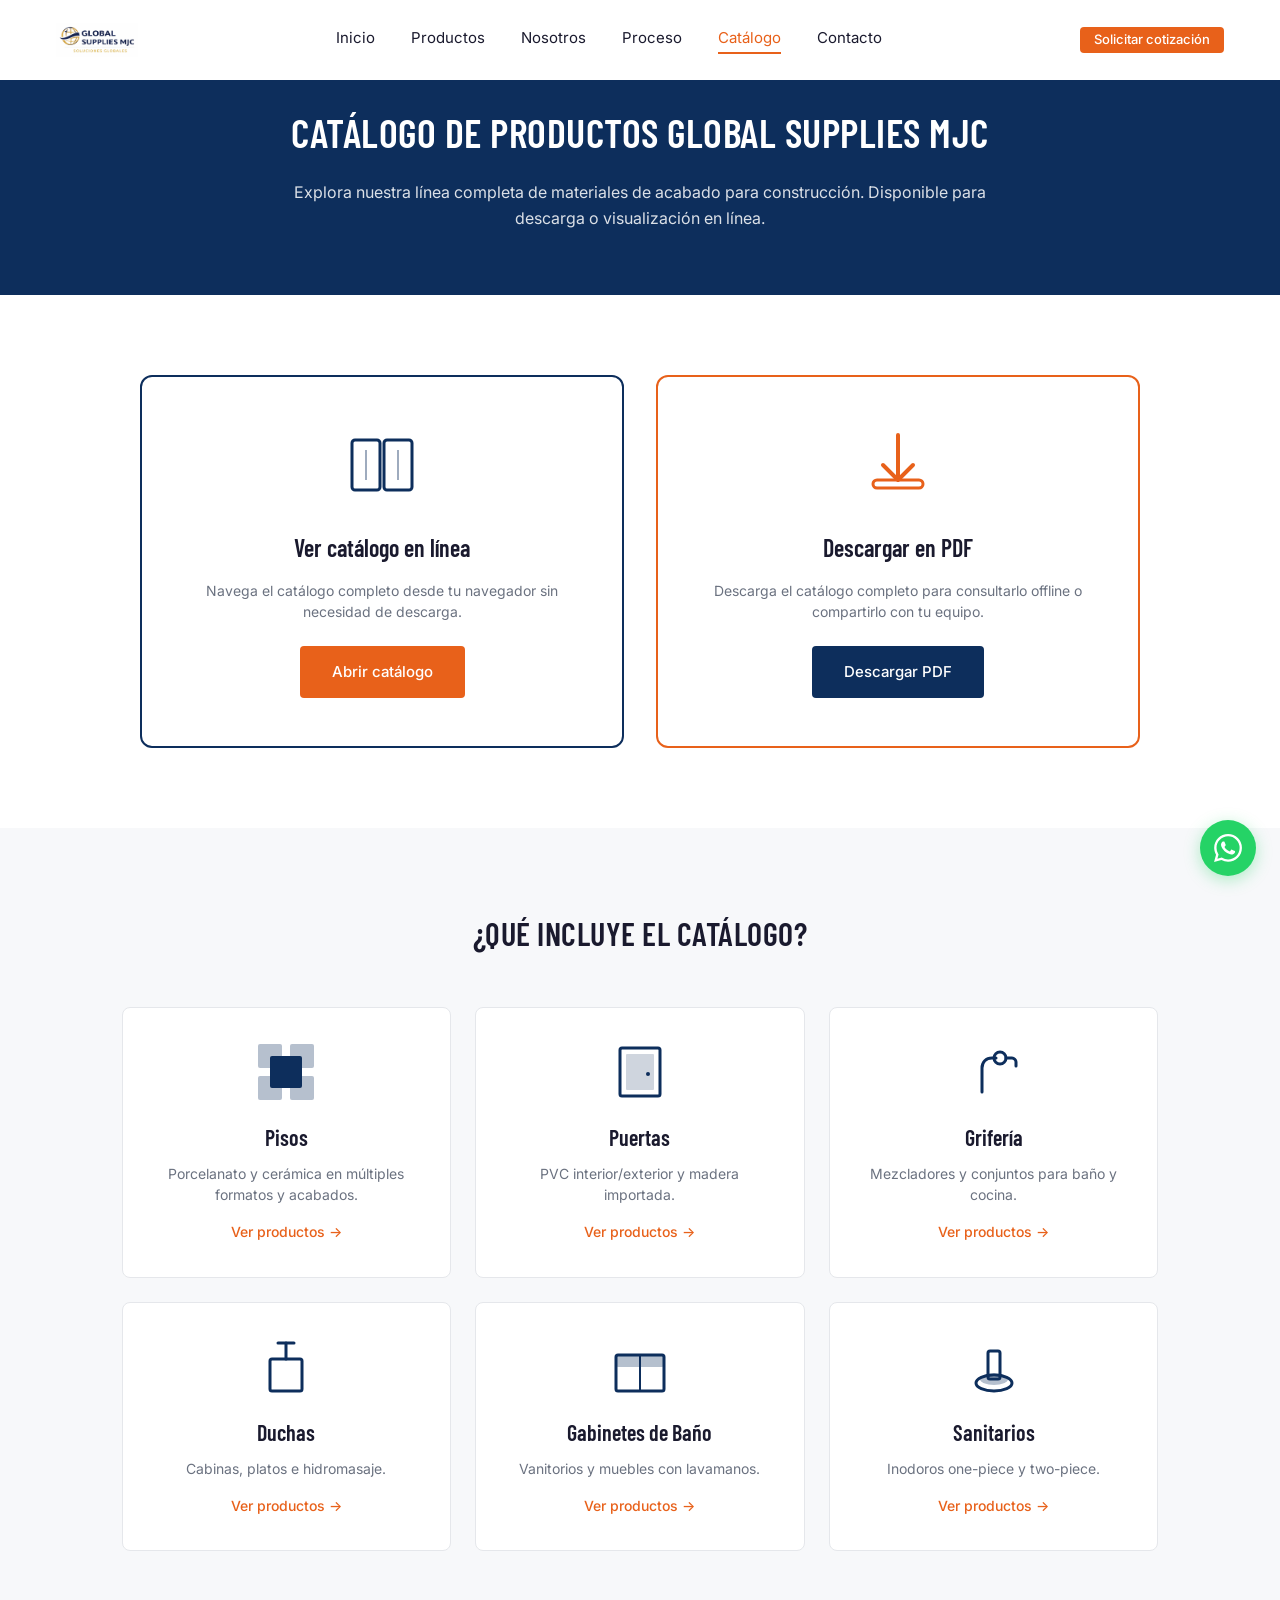
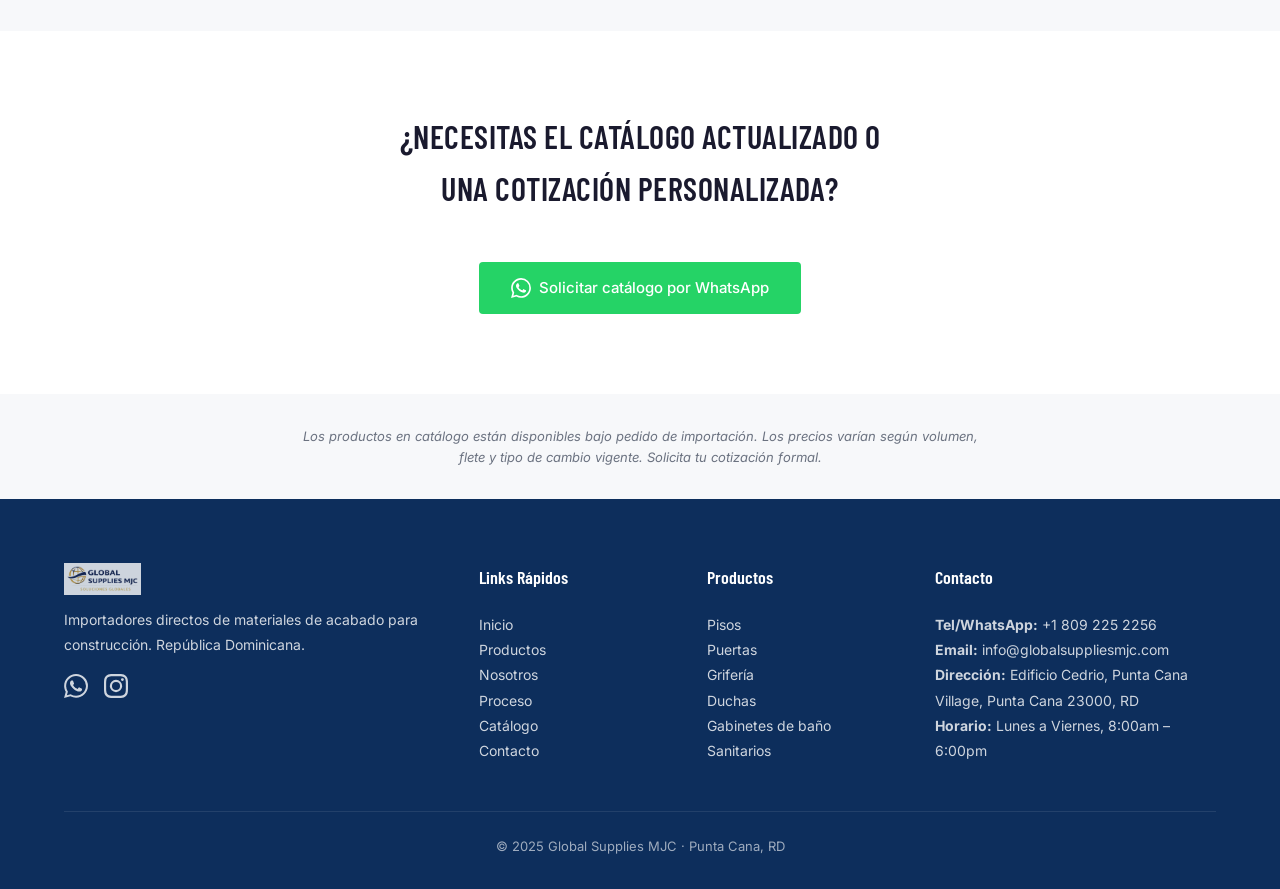
==== commit 3da6ae39: "Update Global Supplies site: pages, styles, catalog assets, and media - Refresh HTML pages and style" ====
--- a/catalogo.html
+++ b/catalogo.html
@@ -30,7 +30,7 @@
   <!-- ==================== NAVBAR ==================== -->
   <nav class="navbar" id="navbar">
     <div class="container">
-      <a href="index.html" class="logo">GSMJC</a>
+      <a href="index.html" class="logo"><img src="images/GSMJC.png" alt="Global Supplies MJC" width="814" height="338" decoding="async"></a>
       <div class="nav-links">
         <a href="index.html">Inicio</a>
         <a href="productos.html">Productos</a>
@@ -39,7 +39,7 @@
         <a href="catalogo.html" class="active">Catálogo</a>
         <a href="contacto.html">Contacto</a>
       </div>
-      <a href="https://wa.me/[INSERTAR]?text=Hola,%20quiero%20solicitar%20una%20cotización" class="nav-cta" target="_blank">Solicitar cotización</a>
+      <a href="https://wa.me/18092252256?text=Hola,%20quiero%20solicitar%20una%20cotización" class="nav-cta" target="_blank">Solicitar cotización</a>
       <div class="hamburger" id="hamburger" onclick="toggleMenu()">
         <span></span>
         <span></span>
@@ -53,7 +53,7 @@
       <a href="proceso.html">Proceso</a>
       <a href="catalogo.html" class="active">Catálogo</a>
       <a href="contacto.html">Contacto</a>
-      <a href="https://wa.me/[INSERTAR]?text=Hola,%20quiero%20solicitar%20una%20cotización" class="nav-cta" target="_blank">Solicitar cotización</a>
+      <a href="https://wa.me/18092252256?text=Hola,%20quiero%20solicitar%20una%20cotización" class="nav-cta" target="_blank">Solicitar cotización</a>
     </div>
   </nav>
 
@@ -73,7 +73,7 @@
           </div>
           <h3>Ver catálogo en línea</h3>
           <p>Navega el catálogo completo desde tu navegador sin necesidad de descarga.</p>
-          <a href="[INSERTAR URL CATÁLOGO]" class="btn btn-primary" target="_blank">Abrir catálogo</a>
+          <a href="images/Catalogo-GS2026.pdf" class="btn btn-primary" target="_blank" rel="noopener">Abrir catálogo</a>
         </div>
         <div class="catalog-card fade-up" style="border: 2px solid var(--naranja);">
           <div class="icon" style="width: 80px; height: 80px; color: var(--naranja);">
@@ -81,7 +81,7 @@
           </div>
           <h3>Descargar en PDF</h3>
           <p>Descarga el catálogo completo para consultarlo offline o compartirlo con tu equipo.</p>
-          <a href="[INSERTAR URL PDF]" class="btn btn-blue" download>Descargar PDF</a>
+          <a href="images/Catalogo-GS2026.pdf" class="btn btn-blue" download="Catalogo-GS2026.pdf">Descargar PDF</a>
         </div>
       </div>
     </div>
@@ -148,7 +148,7 @@
   <section class="section bg-white">
     <div class="container max-w-600 text-center">
       <h2 class="section-title">¿Necesitas el catálogo actualizado o una cotización personalizada?</h2>
-      <a href="https://wa.me/[INSERTAR]?text=Hola,%20quiero%20recibir%20el%20catálogo%20actualizado%20de%20Global%20Supplies%20MJC" class="btn btn-whatsapp" target="_blank">
+      <a href="https://wa.me/18092252256?text=Hola,%20quiero%20recibir%20el%20catálogo%20actualizado%20de%20Global%20Supplies%20MJC" class="btn btn-whatsapp" target="_blank">
         <svg width="20" height="20" viewBox="0 0 24 24" fill="white"><path d="M17.472 14.382c-.297-.149-1.758-.867-2.03-.967-.273-.099-.471-.148-.67.15-.197.297-.767.966-.94 1.164-.173.199-.347.223-.644.075-.297-.15-1.255-.463-2.39-1.475-.883-.788-1.48-1.761-1.653-2.059-.173-.297-.018-.458.13-.606.134-.133.298-.347.446-.52.149-.174.198-.298.298-.497.099-.198.05-.371-.025-.52-.075-.149-.669-1.612-.916-2.207-.242-.579-.487-.5-.669-.51-.173-.008-.371-.01-.57-.01-.198 0-.52.074-.792.372-.272.297-1.04 1.016-1.04 2.479 0 1.462 1.065 2.875 1.213 3.074.149.198 2.096 3.2 5.077 4.487.709.306 1.262.489 1.694.625.712.227 1.36.195 1.871.118.571-.085 1.758-.719 2.006-1.413.248-.694.248-1.289.173-1.413-.074-.124-.272-.198-.57-.347m-5.421 7.403h-.004a9.87 9.87 0 01-5.031-1.378l-.361-.214-3.741.982.998-3.648-.235-.374a9.86 9.86 0 01-1.51-5.26c.001-5.45 4.436-9.884 9.888-9.884 2.64 0 5.122 1.03 6.988 2.898a9.825 9.825 0 012.893 6.994c-.003 5.45-4.437 9.884-9.885 9.884m8.413-18.297A11.815 11.815 0 0012.05 0C5.495 0 .16 5.335.157 11.892c0 2.096.547 4.142 1.588 5.945L.057 24l6.305-1.654a11.882 11.882 0 005.683 1.448h.005c6.554 0 11.89-5.335 11.893-11.893a11.821 11.821 0 00-3.48-8.413z"/></svg>
         Solicitar catálogo por WhatsApp
       </a>
@@ -168,10 +168,10 @@
   <footer class="footer">
     <div class="footer-grid">
       <div class="footer-col">
-        <a href="index.html" class="footer-logo">GSMJC</a>
+        <a href="index.html" class="footer-logo"><img src="images/GSMJC.png" alt="Global Supplies MJC" width="814" height="338" decoding="async"></a>
         <p>Importadores directos de materiales de acabado para construcción. República Dominicana.</p>
         <div class="footer-social">
-          <a href="https://wa.me/[INSERTAR]" target="_blank" aria-label="WhatsApp">
+          <a href="https://wa.me/18092252256" target="_blank" aria-label="WhatsApp">
             <svg width="24" height="24" viewBox="0 0 24 24" fill="currentColor"><path d="M17.472 14.382c-.297-.149-1.758-.867-2.03-.967-.273-.099-.471-.148-.67.15-.197.297-.767.966-.94 1.164-.173.199-.347.223-.644.075-.297-.15-1.255-.463-2.39-1.475-.883-.788-1.48-1.761-1.653-2.059-.173-.297-.018-.458.13-.606.134-.133.298-.347.446-.52.149-.174.198-.298.298-.497.099-.198.05-.371-.025-.52-.075-.149-.669-1.612-.916-2.207-.242-.579-.487-.5-.669-.51-.173-.008-.371-.01-.57-.01-.198 0-.52.074-.792.372-.272.297-1.04 1.016-1.04 2.479 0 1.462 1.065 2.875 1.213 3.074.149.198 2.096 3.2 5.077 4.487.709.306 1.262.489 1.694.625.712.227 1.36.195 1.871.118.571-.085 1.758-.719 2.006-1.413.248-.694.248-1.289.173-1.413-.074-.124-.272-.198-.57-.347m-5.421 7.403h-.004a9.87 9.87 0 01-5.031-1.378l-.361-.214-3.741.982.998-3.648-.235-.374a9.86 9.86 0 01-1.51-5.26c.001-5.45 4.436-9.884 9.888-9.884 2.64 0 5.122 1.03 6.988 2.898a9.825 9.825 0 012.893 6.994c-.003 5.45-4.437 9.884-9.885 9.884m8.413-18.297A11.815 11.815 0 0012.05 0C5.495 0 .16 5.335.157 11.892c0 2.096.547 4.142 1.588 5.945L.057 24l6.305-1.654a11.882 11.882 0 005.683 1.448h.005c6.554 0 11.89-5.335 11.893-11.893a11.821 11.821 0 00-3.48-8.413z"/></svg>
           </a>
           <a href="[INSERTAR Instagram]" target="_blank" aria-label="Instagram">
@@ -199,19 +199,19 @@
       </div>
       <div class="footer-col">
         <h4>Contacto</h4>
-        <p><strong>Tel/WhatsApp:</strong> [INSERTAR]</p>
-        <p><strong>Email:</strong> [INSERTAR]</p>
-        <p><strong>Dirección:</strong> [INSERTAR], Santo Domingo, RD</p>
+        <p><strong>Tel/WhatsApp:</strong> +1 809 225 2256</p>
+        <p><strong>Email:</strong> info@globalsuppliesmjc.com</p>
+        <p><strong>Dirección:</strong> Edificio Cedrio, Punta Cana Village, Punta Cana 23000, RD</p>
         <p><strong>Horario:</strong> Lunes a Viernes, 8:00am – 6:00pm</p>
       </div>
     </div>
     <div class="footer-bottom">
-      © 2025 Global Supplies MJC · Santo Domingo, RD · RNC: [INSERTAR]
+      © 2025 Global Supplies MJC · Punta Cana, RD
     </div>
   </footer>
 
   <!-- ==================== FLOATING WHATSAPP ==================== -->
-  <a href="https://wa.me/[INSERTAR]?text=Hola,%20quiero%20más%20información" class="whatsapp-float" target="_blank" aria-label="Escríbenos por WhatsApp">
+  <a href="https://wa.me/18092252256?text=Hola,%20quiero%20más%20información" class="whatsapp-float" target="_blank" aria-label="Escríbenos por WhatsApp">
     <span class="whatsapp-tooltip">Escríbenos por WhatsApp</span>
     <svg viewBox="0 0 24 24" fill="white"><path d="M17.472 14.382c-.297-.149-1.758-.867-2.03-.967-.273-.099-.471-.148-.67.15-.197.297-.767.966-.94 1.164-.173.199-.347.223-.644.075-.297-.15-1.255-.463-2.39-1.475-.883-.788-1.48-1.761-1.653-2.059-.173-.297-.018-.458.13-.606.134-.133.298-.347.446-.52.149-.174.198-.298.298-.497.099-.198.05-.371-.025-.52-.075-.149-.669-1.612-.916-2.207-.242-.579-.487-.5-.669-.51-.173-.008-.371-.01-.57-.01-.198 0-.52.074-.792.372-.272.297-1.04 1.016-1.04 2.479 0 1.462 1.065 2.875 1.213 3.074.149.198 2.096 3.2 5.077 4.487.709.306 1.262.489 1.694.625.712.227 1.36.195 1.871.118.571-.085 1.758-.719 2.006-1.413.248-.694.248-1.289.173-1.413-.074-.124-.272-.198-.57-.347m-5.421 7.403h-.004a9.87 9.87 0 01-5.031-1.378l-.361-.214-3.741.982.998-3.648-.235-.374a9.86 9.86 0 01-1.51-5.26c.001-5.45 4.436-9.884 9.888-9.884 2.64 0 5.122 1.03 6.988 2.898a9.825 9.825 0 012.893 6.994c-.003 5.45-4.437 9.884-9.885 9.884m8.413-18.297A11.815 11.815 0 0012.05 0C5.495 0 .16 5.335.157 11.892c0 2.096.547 4.142 1.588 5.945L.057 24l6.305-1.654a11.882 11.882 0 005.683 1.448h.005c6.554 0 11.89-5.335 11.893-11.893a11.821 11.821 0 00-3.48-8.413z"/></svg>
   </a>
--- a/styles.css
+++ b/styles.css
@@ -20,6 +20,7 @@
   --whatsapp: #25D366;
   --font-title: 'Barlow Condensed', sans-serif;
   --font-body: 'Inter', sans-serif;
+  --navbar-height: 80px;
 }
 
 html { scroll-behavior: smooth; }
@@ -111,7 +112,7 @@
   width: 100%;
   z-index: 100;
   background: var(--blanco);
-  height: 72px;
+  height: var(--navbar-height);
   transition: box-shadow 0.3s;
 }
 .navbar.scrolled { box-shadow: 0 2px 12px rgba(0,0,0,0.08); }
@@ -121,20 +122,31 @@
   align-items: center;
   justify-content: space-between;
   height: 100%;
+  gap: clamp(16px, 3vw, 36px);
+  padding: 0 clamp(20px, 5vw, 56px);
+  max-width: 1320px;
 }
 
 .logo {
-  font-family: var(--font-title);
-  font-weight: 700;
-  font-size: 28px;
-  color: var(--azul-profundo);
-  letter-spacing: 0.5px;
+  display: inline-flex;
+  align-items: center;
+  line-height: 0;
+  flex-shrink: 0;
+  max-width: min(168px, 42vw);
+}
+.logo img {
+  display: block;
+  height: 34px;
+  width: auto;
+  max-width: 100%;
+  object-fit: contain;
+  object-position: left center;
 }
 
 .nav-links {
   display: none;
   align-items: center;
-  gap: 32px;
+  gap: clamp(18px, 2.4vw, 32px);
 }
 
 .nav-links a {
@@ -160,12 +172,21 @@
 
 .nav-cta {
   display: none;
-  padding: 10px 20px;
+  align-self: center;
+  flex-shrink: 0;
+  flex-grow: 0;
+  width: max-content;
+  max-width: calc(100vw - 32px);
+  padding: 5px 14px;
   background: var(--naranja);
   color: var(--blanco);
   border-radius: 4px;
-  font-size: 14px;
+  font-size: 13px;
   font-weight: 500;
+  white-space: nowrap;
+  line-height: 1.2;
+  height: auto;
+  box-sizing: border-box;
 }
 .nav-cta:hover { background: var(--naranja-hover); }
 
@@ -177,6 +198,7 @@
   cursor: pointer;
   padding: 8px;
   z-index: 101;
+  flex-shrink: 0;
 }
 .hamburger span {
   display: block;
@@ -192,7 +214,7 @@
 /* Mobile Menu */
 .mobile-menu {
   position: fixed;
-  top: 72px;
+  top: var(--navbar-height);
   left: 0;
   width: 100%;
   background: var(--blanco);
@@ -225,8 +247,19 @@
 }
 
 @media (min-width: 768px) {
-  .nav-links { display: flex; }
-  .nav-cta { display: inline-block; }
+  .nav-links {
+    display: flex;
+    flex: 1;
+    justify-content: center;
+    gap: clamp(20px, 2.8vw, 40px);
+    min-width: 0;
+    margin: 0 clamp(16px, 2vw, 28px);
+  }
+  .nav-cta {
+    display: inline-flex;
+    align-items: center;
+    justify-content: center;
+  }
   .hamburger { display: none; }
   .mobile-menu { display: none; }
 }
@@ -264,11 +297,19 @@
 .footer-col a:hover { opacity: 1; }
 
 .footer-logo {
-  font-family: var(--font-title);
-  font-weight: 700;
-  font-size: 28px;
+  display: inline-flex;
+  align-items: center;
+  line-height: 0;
   margin-bottom: 12px;
-  display: inline-block;
+  max-width: min(148px, 45vw);
+}
+.footer-logo img {
+  display: block;
+  height: 32px;
+  width: auto;
+  max-width: min(148px, 45vw);
+  object-fit: contain;
+  object-position: left center;
 }
 
 .footer-social {
@@ -659,7 +700,7 @@
    BANNER SECTIONS
    ============================================= */
 .banner-section {
-  padding: 64px 5%;
+  padding: 64px 5% 96px;
   text-align: center;
 }
 .banner-section h2 {
@@ -682,43 +723,12 @@
   flex-wrap: wrap;
   gap: 16px;
   margin-top: 32px;
+  margin-bottom: 8px;
   justify-content: center;
 }
-
-/* =============================================
-   TESTIMONIALS
-   ============================================= */
-.testimonial-grid {
-  display: grid;
-  grid-template-columns: 1fr;
-  gap: 24px;
-}
-@media (min-width: 768px) {
-  .testimonial-grid { grid-template-columns: repeat(3, 1fr); }
-}
-
-.testimonial-card {
-  background: var(--blanco);
-  border-radius: 8px;
-  padding: 32px;
-  border: 1px solid var(--borde);
-}
-.testimonial-card .quote-icon { color: var(--naranja); opacity: 0.5; }
-.testimonial-card .quote {
-  font-size: 15px;
-  line-height: 1.7;
-  font-style: italic;
-  margin-top: 12px;
-}
-.testimonial-card .author {
-  font-weight: 600;
-  font-size: 15px;
-  margin-top: 20px;
-}
-.testimonial-card .company,
-.testimonial-card .city {
-  font-size: 13px;
-  color: var(--gris-medio);
+.banner-section .container > .btn {
+  display: inline-block;
+  margin-top: 28px;
 }
 
 /* =============================================
@@ -726,7 +736,7 @@
    ============================================= */
 .cat-tabs {
   position: sticky;
-  top: 72px;
+  top: var(--navbar-height);
   z-index: 50;
   background: var(--blanco);
   border-bottom: 1px solid var(--borde);
@@ -736,10 +746,10 @@
 .cat-tabs .container {
   display: flex;
   gap: 0;
-  padding: 0;
+  padding: 0 clamp(12px, 4vw, 36px);
 }
 .cat-tabs a {
-  padding: 16px 20px;
+  padding: 16px clamp(14px, 2.4vw, 24px);
   font-size: 14px;
   font-weight: 500;
   color: var(--texto);
@@ -811,15 +821,6 @@
   font-family: var(--font-title);
   font-weight: 600;
   font-size: 20px;
-}
-.product-card .origin {
-  display: inline-block;
-  font-size: 12px;
-  padding: 4px 12px;
-  border-radius: 20px;
-  background: var(--azul-profundo);
-  color: var(--blanco);
-  margin-top: 8px;
 }
 .product-card .description {
   font-size: 14px;
@@ -880,39 +881,6 @@
   line-height: 1.5;
 }
 .catalog-card .btn { margin-top: 24px; }
-
-/* =============================================
-   STATS / NUMBERS
-   ============================================= */
-.stats-grid {
-  display: grid;
-  grid-template-columns: repeat(2, 1fr);
-  gap: 24px;
-  max-width: 1200px;
-  margin: 0 auto;
-}
-@media (min-width: 1200px) {
-  .stats-grid { grid-template-columns: repeat(4, 1fr); }
-}
-
-.stat-card {
-  background: var(--blanco);
-  border-radius: 8px;
-  padding: 32px;
-  text-align: center;
-  border-top: 4px solid var(--naranja);
-}
-.stat-card .number {
-  font-family: var(--font-title);
-  font-weight: 700;
-  font-size: 36px;
-  color: var(--naranja);
-}
-.stat-card .label {
-  font-size: 14px;
-  color: var(--gris-medio);
-  margin-top: 8px;
-}
 
 /* =============================================
    COMPARISON TABLE
@@ -1178,5 +1146,5 @@
 @media (max-width: 767px) {
   .section { padding: 60px 5%; }
   .product-section { padding: 48px 5%; }
-  .banner-section { padding: 48px 5%; }
-}
+  .banner-section { padding: 48px 5% 80px; }
+}
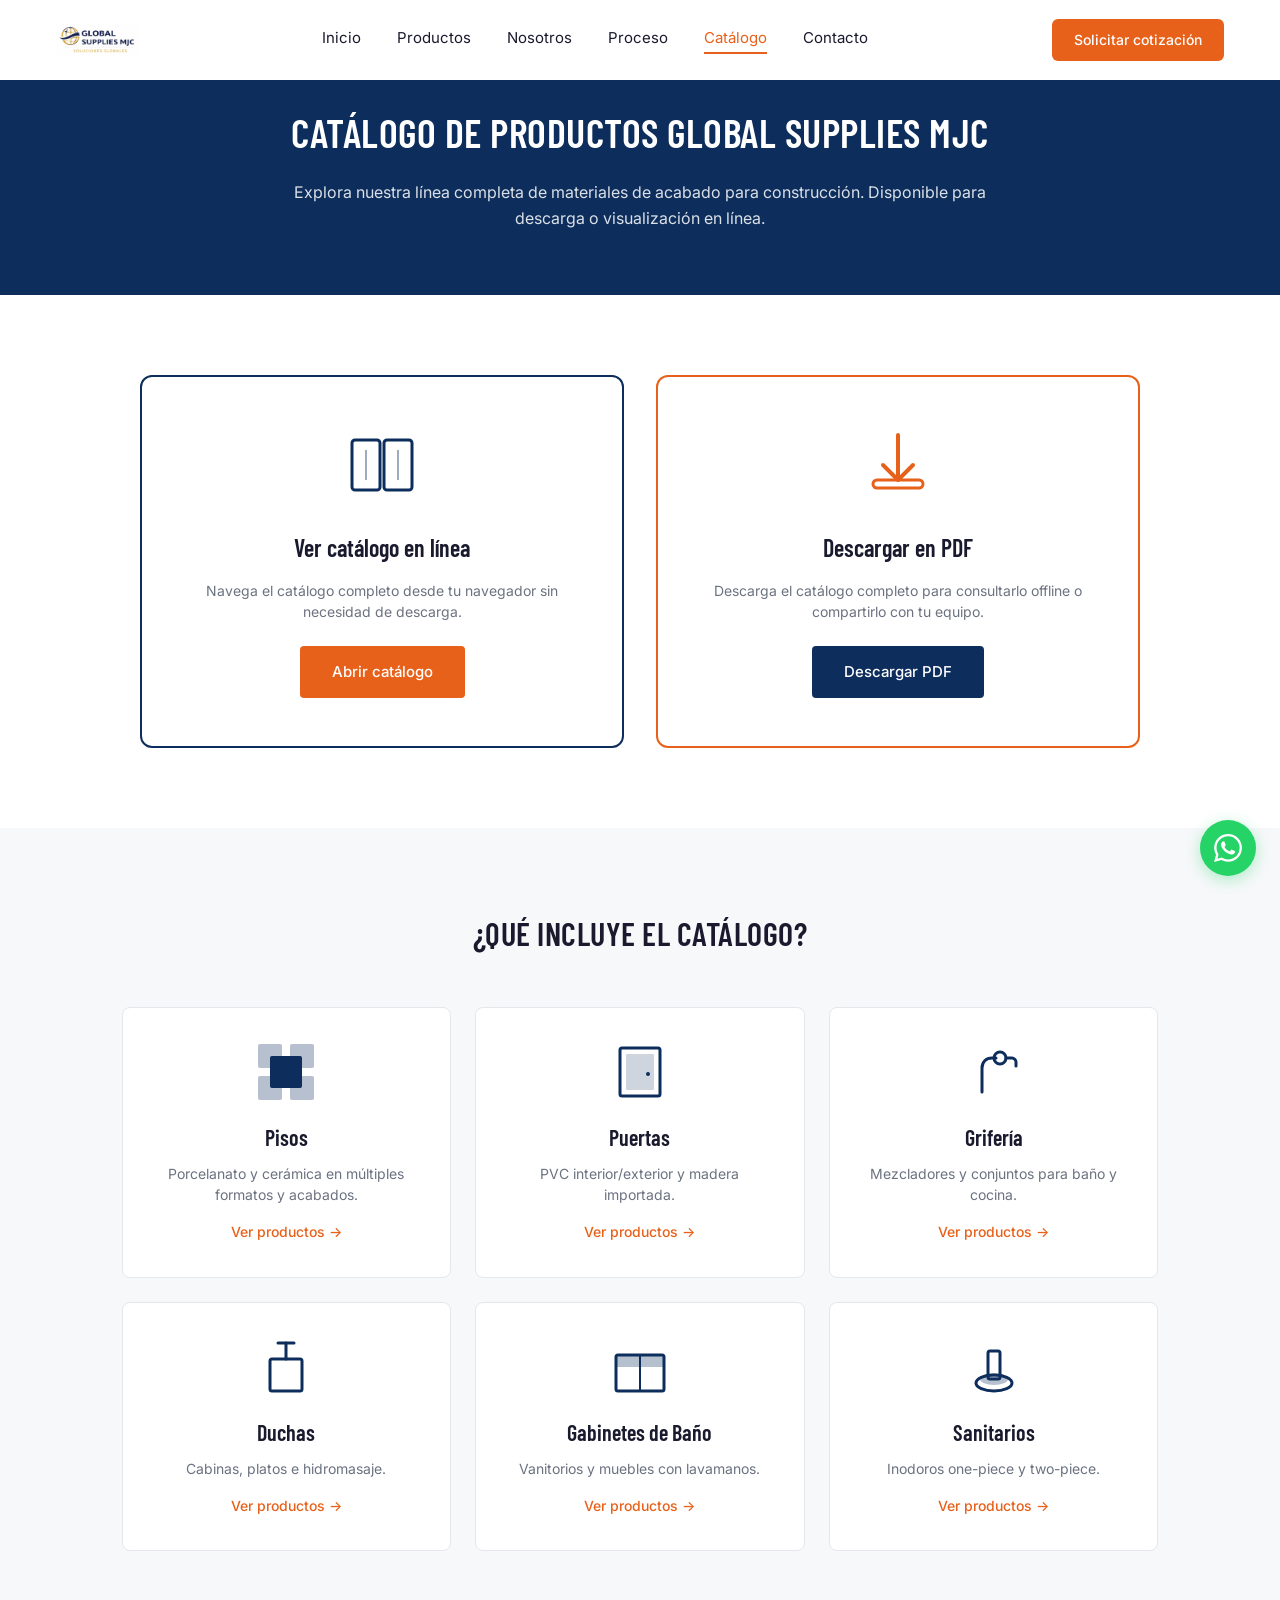
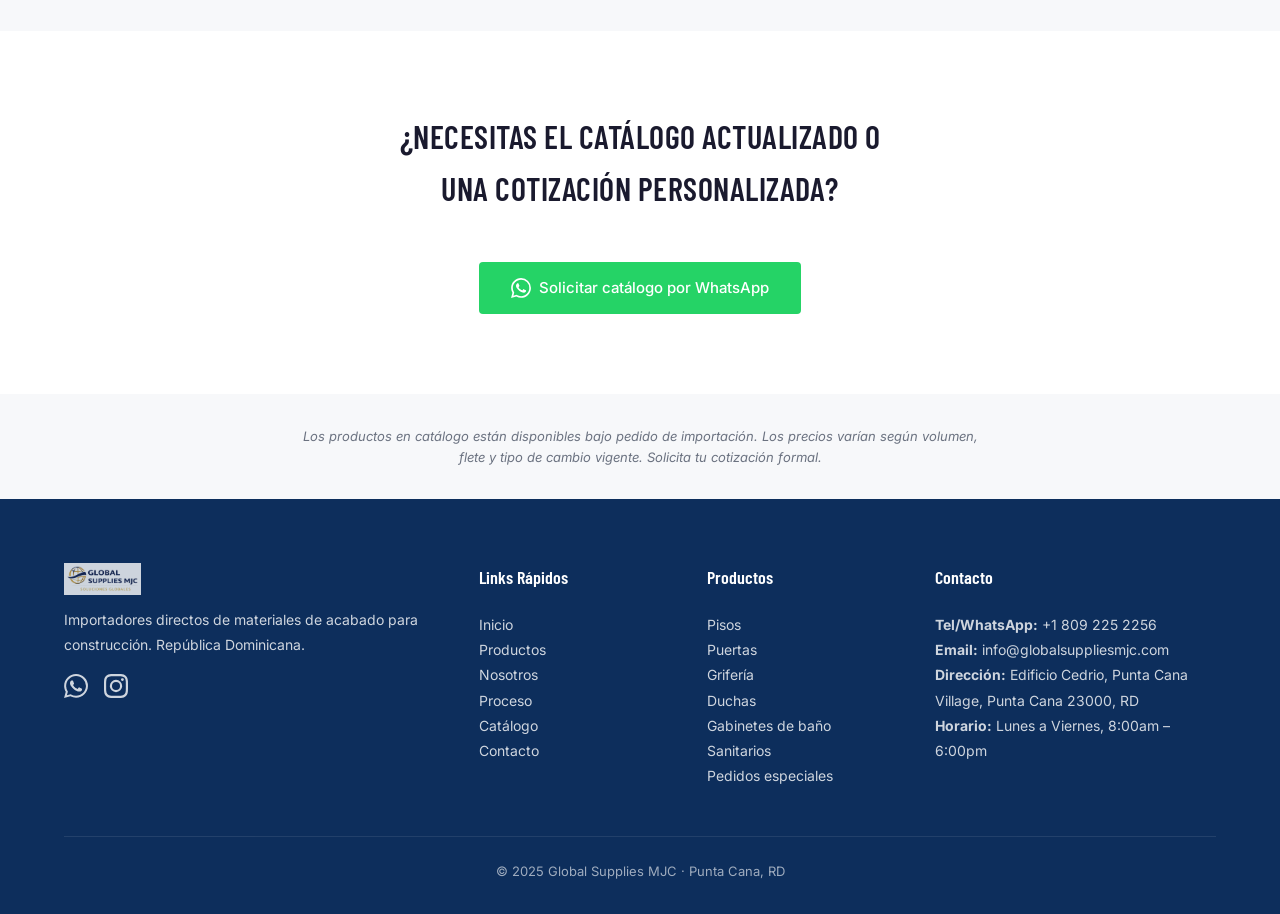
==== commit 36d86089: "Add pedidos especiales block in import section; footer links; catalog PDF update Co-authored-by: Cur" ====
--- a/catalogo.html
+++ b/catalogo.html
@@ -196,6 +196,7 @@
         <a href="productos.html#duchas">Duchas</a>
         <a href="productos.html#gabinetes">Gabinetes de baño</a>
         <a href="productos.html#sanitarios">Sanitarios</a>
+        <a href="index.html#pedidos-especiales">Pedidos especiales</a>
       </div>
       <div class="footer-col">
         <h4>Contacto</h4>
--- a/styles.css
+++ b/styles.css
@@ -177,14 +177,14 @@
   flex-grow: 0;
   width: max-content;
   max-width: calc(100vw - 32px);
-  padding: 5px 14px;
+  padding: 12px 22px;
   background: var(--naranja);
   color: var(--blanco);
-  border-radius: 4px;
-  font-size: 13px;
+  border-radius: 6px;
+  font-size: 14px;
   font-weight: 500;
   white-space: nowrap;
-  line-height: 1.2;
+  line-height: 1.25;
   height: auto;
   box-sizing: border-box;
 }
@@ -554,6 +554,9 @@
 }
 @media (min-width: 768px) {
   .category-grid { grid-template-columns: repeat(2, 1fr); }
+  .category-card--special {
+    grid-column: 1 / -1;
+  }
 }
 @media (min-width: 1200px) {
   .category-grid { grid-template-columns: repeat(3, 1fr); }
